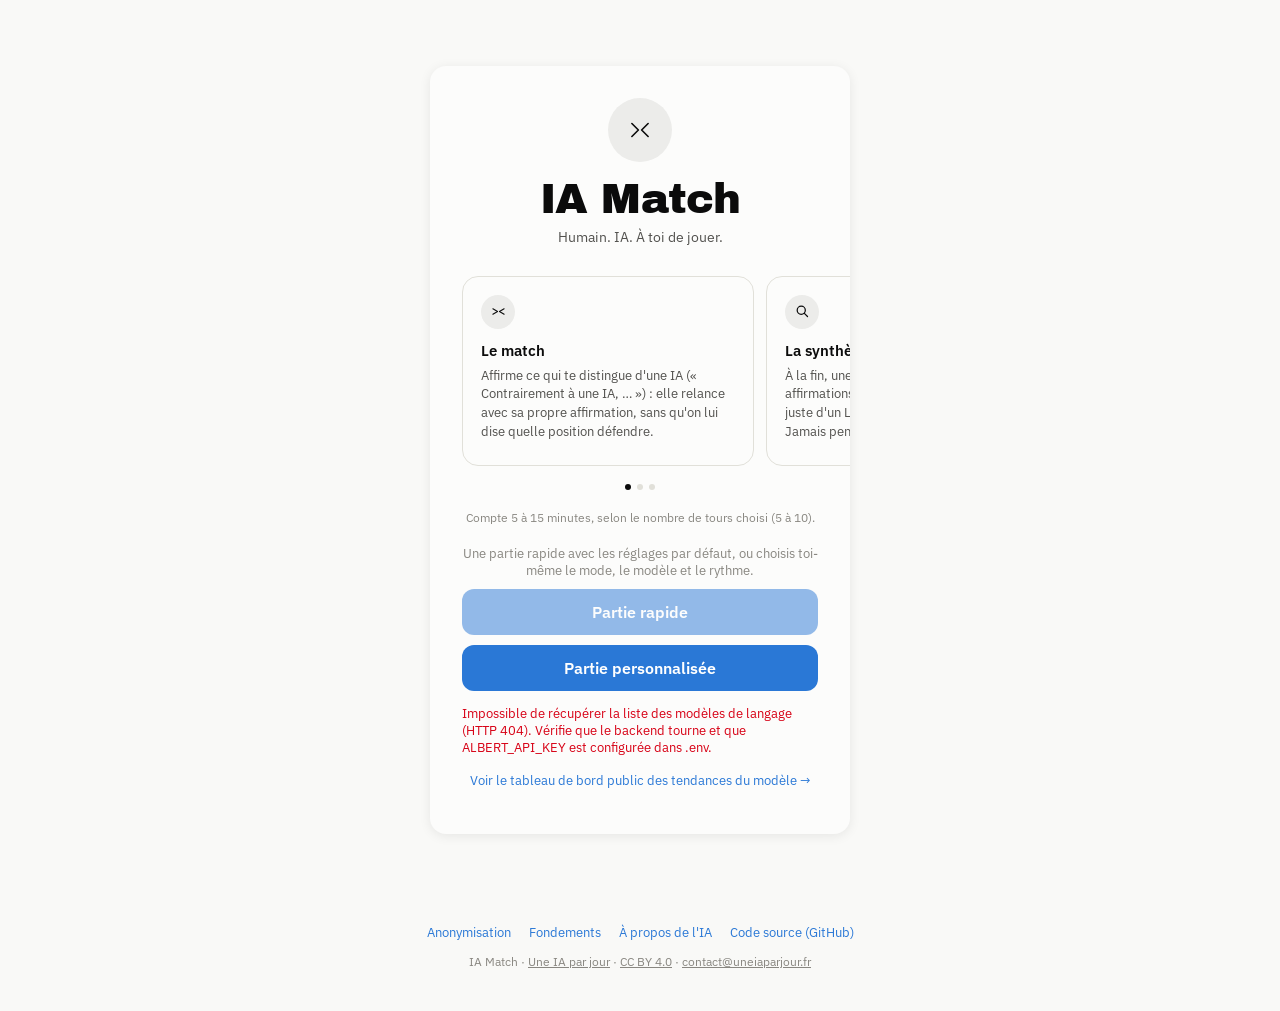
==== frontend/index.html @ e682bf83 "Avertissement d'âge dans la pop-up de consentement Ajoute un texte informatif (pas une vérification " ====
<!DOCTYPE html>
<html lang="fr">
<head>
<meta charset="UTF-8" />
<meta name="viewport" content="width=device-width, initial-scale=1.0" />
<title>IA Match</title>
<link rel="stylesheet" href="style.css" />
</head>
<body>

<!-- Écran de configuration -->
<section id="setup-screen" class="screen active">
  <div class="setup-card">
    <div class="setup-header">
      <div class="setup-logo">
        <svg width="26" height="26" viewBox="0 0 32 32" fill="none">
          <path d="M6 8 L14 16 L6 24" stroke="var(--ink)" stroke-width="2" stroke-linecap="round" stroke-linejoin="round"/>
          <path d="M26 8 L18 16 L26 24" stroke="var(--ink)" stroke-width="2" stroke-linecap="round" stroke-linejoin="round"/>
        </svg>
      </div>
      <h1>IA Match</h1>
      <p class="subtitle">Humain. IA. À toi de jouer.</p>
    </div>

    <div class="intro-carousel">
      <div class="intro-card">
        <div class="intro-card-icon">
          <svg width="15" height="15" viewBox="0 0 32 32" fill="none">
            <path d="M4 10 L14 16 L4 22" stroke="var(--ink)" stroke-width="2.2" stroke-linecap="round" stroke-linejoin="round"/>
            <path d="M28 10 L18 16 L28 22" stroke="var(--ink)" stroke-width="2.2" stroke-linecap="round" stroke-linejoin="round"/>
          </svg>
        </div>
        <h2>Le match</h2>
        <p>
          Affirme ce qui te distingue d'une IA (« Contrairement à une IA, … ») : elle relance
          avec sa propre affirmation, sans qu'on lui dise quelle position défendre.
        </p>
      </div>
      <div class="intro-card">
        <div class="intro-card-icon">
          <svg width="15" height="15" viewBox="0 0 24 24" fill="none">
            <circle cx="10" cy="10" r="6.5" stroke="var(--ink)" stroke-width="2"/>
            <line x1="15" y1="15" x2="20" y2="20" stroke="var(--ink)" stroke-width="2" stroke-linecap="round"/>
          </svg>
        </div>
        <h2>La synthèse</h2>
        <p>
          À la fin, une synthèse regarde si tes affirmations reflètent une compréhension juste
          d'un LLM, et comment l'IA a réagi. Jamais pendant la partie.
        </p>
      </div>
      <a class="intro-card intro-card-link" href="dashboard.html">
        <div class="intro-card-icon">
          <svg width="15" height="15" viewBox="0 0 24 24" fill="none">
            <path d="M4 20V10M11 20V4M18 20v-7" stroke="var(--ink)" stroke-width="2" stroke-linecap="round" stroke-linejoin="round"/>
          </svg>
        </div>
        <h2>Le tableau de bord</h2>
        <p>
          Les échanges anonymisés alimentent un tableau de bord public : de quoi voir ce que
          chaque modèle répond, en pratique.
        </p>
        <span class="intro-card-cta">Voir les tendances →</span>
      </a>
    </div>
    <div class="intro-dots"><span class="is-active"></span><span></span><span></span></div>
    <p class="setup-duration-hint">Compte 5 à 15 minutes, selon le nombre de tours choisi (5 à 10).</p>

    <p class="quick-summary" id="quick-summary">Une partie rapide avec les réglages par défaut, ou choisis toi-même le mode, le modèle et le rythme.</p>
    <div class="entry-actions" id="entry-actions">
      <button type="button" id="quick-start-btn" class="cta-button">Partie rapide</button>
      <button type="button" id="customize-toggle" class="cta-button">Partie personnalisée</button>
    </div>

    <div id="advanced-fields" style="display:none;">
      <div class="field">
        <label>Mode de jeu</label>
        <div class="btn-group" id="mode-group" role="group" aria-label="Mode de jeu">
          <button type="button" class="btn-choice is-active" data-value="individuel">Individuel</button>
          <button type="button" class="btn-choice" data-value="collectif">Collectif</button>
        </div>
        <p class="field-hint" id="mode-hint" style="display:none;">
          Chaque tour suit 4 étapes chronométrées, affichées à l'écran : réflexion individuelle (1 min), tirage au sort d'une proposition (1 min), amélioration collective (3 min), puis envoi (1 min) — un bouton « Passer » permet d'avancer plus tôt si le groupe a fini. Compte environ 6 minutes par tour, soit 30 à 60 minutes pour une partie de 5 à 10 tours.
        </p>
      </div>

      <div class="field">
        <label for="model-select">Modèle de langage</label>
        <select id="model-select"></select>
      </div>

      <div class="field">
        <label>Nombre de tours</label>
        <div class="btn-group btn-group-compact" id="rounds-group" role="group" aria-label="Nombre de tours">
          <button type="button" class="btn-choice is-active" data-value="5">5</button>
          <button type="button" class="btn-choice" data-value="6">6</button>
          <button type="button" class="btn-choice" data-value="7">7</button>
          <button type="button" class="btn-choice" data-value="8">8</button>
          <button type="button" class="btn-choice" data-value="9">9</button>
          <button type="button" class="btn-choice" data-value="10">10</button>
        </div>
      </div>

      <div class="field" id="timer-field">
        <label>Rythme de réponse</label>
        <div class="btn-group" id="timer-group" role="group" aria-label="Rythme de réponse">
          <button type="button" class="btn-choice is-active" data-value="reflechi">Réfléchi</button>
          <button type="button" class="btn-choice" data-value="spontane">Spontané (30 s)</button>
        </div>
        <p class="field-hint" id="timer-hint">
          Sans limite de temps : construis ton argument tranquillement.
        </p>
        <div class="field" id="timer-duration-field" style="display:none;">
          <label for="timer-duration">Durée (secondes)</label>
          <input type="number" id="timer-duration" value="30" min="10" max="120" />
          <p class="field-hint">Un temps limité pousse à répondre par réflexe plutôt qu'en construisant son argument : utile pour observer une réaction spontanée plutôt qu'une réplique travaillée.</p>
        </div>
      </div>
    </div>

    <button id="start-btn" class="cta-button" style="display:none;">Lancer la partie</button>
    <p id="setup-error"></p>
    <p class="dashboard-link"><a href="dashboard.html">Voir le tableau de bord public des tendances du modèle →</a></p>
  </div>
</section>

<!-- Pop-up d'information/consentement, obligatoire avant toute partie -->
<div id="consent-modal" class="modal-overlay" style="display:none;">
  <div class="modal-card">
    <h2>Avant de commencer</h2>
    <p>
      Tu vas interagir avec un système d'intelligence artificielle (un modèle de langage),
      pas avec une personne.
    </p>
    <p class="modal-warning">
      Aucune donnée personnelle ne doit être transmise : n'écris rien de sensible ou
      identifiant dans tes répliques (santé, origine, opinions, vie privée…).
    </p>
    <p>
      Les échanges sont enregistrés de façon anonymisée pour alimenter un tableau de bord
      public sur les tendances du modèle. Aucune donnée ne permet de t'identifier.
    </p>
    <p class="modal-age-note">
      Ce jeu s'adresse en priorité aux plus de 14 ans (à partir de la 4ème pour un usage
      scolaire). En dessous, un accompagnement par un adulte ou un enseignant est recommandé.
    </p>
    <div class="modal-actions">
      <button id="consent-cancel-btn" class="btn-secondary">Annuler</button>
      <button id="consent-accept-btn" class="btn-primary">J'ai compris, je lance la partie</button>
    </div>
  </div>
</div>

<!-- Écran de jeu -->
<section id="game-screen" class="screen">
  <header class="game-header">
    <svg class="neural-avatar" id="neural-avatar" viewBox="0 0 40 40">
      <line class="edge" x1="8" y1="10" x2="20" y2="20" />
      <line class="edge" x1="8" y1="30" x2="20" y2="20" />
      <line class="edge" x1="32" y1="10" x2="20" y2="20" />
      <line class="edge" x1="32" y1="30" x2="20" y2="20" />
      <circle class="node" cx="8" cy="10" r="4" />
      <circle class="node" cx="8" cy="30" r="4" />
      <circle class="node" cx="20" cy="20" r="5" />
      <circle class="node" cx="32" cy="10" r="4" />
      <circle class="node" cx="32" cy="30" r="4" />
    </svg>
    <div class="header-info">
      <div class="round-counter" id="round-counter">Tour 1 / 4</div>
      <div class="model-name" id="model-name-label"></div>
    </div>
    <div class="timer-badge" id="timer-badge" style="display:none;"></div>
  </header>

  <div class="collectif-banner" id="collectif-banner" style="display:none;">
    <div class="collectif-phase-info">
      <span id="collectif-phase-label"></span>
      <span id="collectif-phase-timer"></span>
    </div>
    <button type="button" id="collectif-skip-btn" class="collectif-skip-btn">Passer →</button>
  </div>

  <div id="messages"></div>

  <footer class="composer" id="composer">
    <input type="text" id="pique-input" placeholder="Contrairement à une IA, …" autocomplete="off" />
    <button id="send-btn">Envoyer</button>
  </footer>
</section>

<footer class="site-footer">
  <nav class="footer-links">
    <a href="anonymisation.html">Anonymisation</a>
    <a href="fondements.html">Fondements</a>
    <a href="a-propos-ia.html">À propos de l'IA</a>
    <a href="https://github.com/uneIAparjour/IAMatch" target="_blank" rel="noopener noreferrer">Code source (GitHub)</a>
  </nav>
  <p class="footer-license">
    IA Match · <a href="https://uneiaparjour.fr" target="_blank" rel="noopener noreferrer">Une IA par jour</a> ·
    <a href="https://creativecommons.org/licenses/by/4.0/deed.fr" target="_blank" rel="noopener noreferrer">CC BY 4.0</a> ·
    <a href="mailto:contact@uneiaparjour.fr">contact@uneiaparjour.fr</a>
  </p>
</footer>

<script src="app.js"></script>
</body>
</html>
---- frontend/style.css ----
@import url("https://fonts.googleapis.com/css2?family=Archivo+Black&family=IBM+Plex+Sans:wght@400;500;600;700&display=swap");

:root {
  --bg: #f9f9f7;
  --ink: #0b0b0b;
  --ink-2: #52514e;
  --muted: #898781;
  --player-bubble: #ececea;
  --ai-bubble: #2a78d6;
  --ai-bubble-ink: #ffffff;
  --accent: #2a78d6;
  --danger: #d70015;
  --card: #fcfcfb;
  --border: #e1e0d9;
  --chip: #ececea;
  --font-display: "Archivo Black", "Arial Black", sans-serif;
  --font-body: "IBM Plex Sans", -apple-system, BlinkMacSystemFont, "Segoe UI", sans-serif;
}

* { box-sizing: border-box; }

body {
  margin: 0;
  font-family: var(--font-body);
  background: var(--bg);
  color: var(--ink);
}

.screen { display: none; min-height: 100vh; }
.screen.active { display: flex; flex-direction: column; }

/* --- Écran de configuration --- */
#setup-screen {
  align-items: center;
  justify-content: center;
  padding: 24px;
}

.setup-card {
  background: var(--card);
  border-radius: 16px;
  padding: 32px;
  max-width: 420px;
  width: 100%;
  box-shadow: 0 2px 12px rgba(0, 0, 0, 0.08);
}

.setup-header {
  text-align: center;
  margin-bottom: 28px;
}

.setup-logo {
  width: 64px;
  height: 64px;
  border-radius: 50%;
  background: var(--chip);
  display: flex;
  align-items: center;
  justify-content: center;
  margin: 0 auto 16px;
}

.setup-card h1 {
  font-family: var(--font-display);
  font-weight: 400;
  font-size: 42px;
  line-height: 1;
  margin: 0 0 8px;
  letter-spacing: -0.01em;
}

.setup-card .subtitle {
  color: var(--ink-2);
  margin: 0;
  font-size: 14px;
  line-height: 1.4;
}

/* --- Carrousel de présentation du principe --- */
.intro-carousel {
  display: flex;
  gap: 12px;
  overflow-x: auto;
  overflow-anchor: none;
  scroll-snap-type: x mandatory;
  scroll-padding-inline: 32px;
  margin: 0 -32px 14px;
  padding: 0 32px 4px;
  -webkit-overflow-scrolling: touch;
  scrollbar-width: none;
}

.intro-carousel::-webkit-scrollbar { display: none; }

.intro-card {
  flex: 0 0 calc(100% - 64px);
  scroll-snap-align: center;
  background: var(--card);
  border: 1px solid var(--border);
  border-radius: 16px;
  padding: 18px;
}

.intro-card-icon {
  width: 34px;
  height: 34px;
  border-radius: 50%;
  background: var(--chip);
  display: flex;
  align-items: center;
  justify-content: center;
  margin-bottom: 12px;
}

.intro-card h2 {
  font-size: 14.5px;
  font-weight: 600;
  margin: 0 0 6px;
}

.intro-card p {
  font-size: 12.5px;
  line-height: 1.5;
  color: var(--ink-2);
  margin: 0;
}

.intro-card-link {
  display: block;
  color: inherit;
  text-decoration: none;
}

.intro-card-cta {
  display: block;
  font-size: 12px;
  font-weight: 600;
  color: var(--accent);
  margin-top: 10px;
}

.intro-dots {
  display: flex;
  justify-content: center;
  gap: 6px;
  margin-bottom: 20px;
}

.intro-dots span {
  width: 6px;
  height: 6px;
  border-radius: 50%;
  background: var(--border);
}

.intro-dots span.is-active { background: var(--ink); }

.setup-duration-hint {
  text-align: center;
  color: var(--muted);
  font-size: 12px;
  margin: 0 0 20px;
}

.field { margin-bottom: 18px; }

.field-hint {
  font-size: 12px;
  color: var(--muted);
  margin: 8px 0 0;
}

.field label {
  display: block;
  font-size: 13px;
  font-weight: 600;
  margin-bottom: 6px;
}

.field select,
.field input[type="number"] {
  width: 100%;
  padding: 10px 12px;
  border-radius: 10px;
  border: 1px solid var(--border);
  font-size: 15px;
  background: #fff;
}

.btn-group {
  display: flex;
  gap: 8px;
}

.btn-choice {
  flex: 1;
  text-align: center;
  padding: 11px;
  border-radius: 11px;
  border: 1px solid var(--border);
  background: var(--card);
  color: var(--ink-2);
  font-family: var(--font-body);
  font-size: 14px;
  font-weight: 600;
  cursor: pointer;
}

.btn-choice.is-active {
  background: var(--accent);
  border-color: var(--accent);
  color: #fff;
}

.btn-group-compact .btn-choice {
  padding: 9px 0;
  border-radius: 9px;
  font-weight: 400;
}

.btn-group-compact .btn-choice.is-active {
  font-weight: 600;
}

.checkbox-row {
  display: flex;
  align-items: center;
  gap: 8px;
}

.checkbox-row label { margin: 0; font-weight: 400; }

#timer-duration-field { margin-top: 10px; }

.cta-button {
  width: 100%;
  padding: 13px;
  border: none;
  border-radius: 12px;
  background: var(--accent);
  color: white;
  font-size: 16px;
  font-weight: 600;
  font-family: var(--font-body);
  cursor: pointer;
}

.cta-button:disabled { opacity: 0.5; cursor: not-allowed; }

.entry-actions {
  display: flex;
  flex-direction: column;
  gap: 10px;
  margin-bottom: 14px;
}

#setup-error {
  color: var(--danger);
  font-size: 13px;
  margin-top: 10px;
  display: none;
}

.dashboard-link {
  text-align: center;
  margin-top: 16px;
  font-size: 13px;
}

.dashboard-link a { color: var(--accent); text-decoration: none; }

.quick-summary {
  font-size: 13px;
  color: var(--muted);
  margin: 0 0 10px;
  text-align: center;
}

#advanced-fields { margin-top: 4px; }

/* --- Pop-up de consentement --- */
.modal-overlay {
  position: fixed;
  inset: 0;
  background: rgba(0, 0, 0, 0.45);
  display: flex;
  align-items: center;
  justify-content: center;
  padding: 20px;
  z-index: 100;
}

.modal-card {
  background: var(--card);
  border-radius: 16px;
  padding: 28px;
  max-width: 420px;
  width: 100%;
  box-shadow: 0 8px 30px rgba(0, 0, 0, 0.25);
}

.modal-card h2 {
  margin: 0 0 14px;
  font-size: 19px;
}

.modal-card p {
  font-size: 14px;
  line-height: 1.45;
  margin: 0 0 12px;
}

.modal-warning {
  background: #fff2f0;
  color: var(--danger);
  border-radius: 10px;
  padding: 10px 12px;
  font-weight: 600;
}

.modal-age-note {
  font-size: 13px;
  color: var(--muted);
}

.modal-actions {
  display: flex;
  gap: 10px;
  margin-top: 20px;
}

.modal-actions button {
  flex: 1;
  padding: 11px;
  border-radius: 12px;
  border: none;
  font-size: 14px;
  font-weight: 600;
  cursor: pointer;
}

.btn-primary { background: var(--accent); color: white; }
.btn-secondary { background: var(--player-bubble); color: var(--ink); }

/* --- Écran de jeu --- */
#game-screen {
  height: 100vh;
}

.game-header {
  display: flex;
  align-items: center;
  gap: 12px;
  padding: 12px 16px;
  background: var(--card);
  border-bottom: 1px solid var(--border);
}

.neural-avatar {
  width: 40px;
  height: 40px;
  flex-shrink: 0;
}

.neural-avatar circle.node {
  fill: var(--accent);
  transition: opacity 0.3s ease;
}

.neural-avatar line.edge {
  stroke: var(--accent);
  stroke-width: 1;
  opacity: 0.4;
}

.neural-avatar.thinking circle.node {
  animation: pulse 1.1s ease-in-out infinite;
}

.neural-avatar.thinking circle.node:nth-child(2) { animation-delay: 0.15s; }
.neural-avatar.thinking circle.node:nth-child(3) { animation-delay: 0.3s; }
.neural-avatar.thinking circle.node:nth-child(4) { animation-delay: 0.45s; }

@keyframes pulse {
  0%, 100% { opacity: 0.35; }
  50% { opacity: 1; }
}

.header-info { flex: 1; }
.header-info .round-counter { font-size: 14px; font-weight: 600; }
.header-info .model-name { font-size: 12px; color: var(--muted); }

.timer-badge {
  font-size: 13px;
  font-weight: 600;
  padding: 4px 10px;
  border-radius: 999px;
  background: var(--player-bubble);
}

.timer-badge.time-up { background: var(--danger); color: white; }

.collectif-banner {
  display: flex;
  align-items: center;
  justify-content: space-between;
  gap: 12px;
  padding: 8px 16px;
  font-size: 13px;
  color: var(--accent);
  background: #e8f2ff;
  border-bottom: 1px solid var(--border);
}
.collectif-phase-info { display: flex; align-items: baseline; gap: 8px; flex-wrap: wrap; }
#collectif-phase-timer { font-weight: 700; font-variant-numeric: tabular-nums; }
.collectif-skip-btn {
  flex: 0 0 auto;
  background: none;
  border: 1px solid var(--accent);
  color: var(--accent);
  border-radius: 999px;
  padding: 3px 10px;
  font-size: 12px;
  cursor: pointer;
}
.collectif-skip-btn:hover { background: var(--accent); color: white; }

#messages {
  flex: 1;
  overflow-y: auto;
  padding: 16px;
  display: flex;
  flex-direction: column;
  gap: 10px;
}

.bubble-row { display: flex; }
.bubble-row.player { justify-content: flex-end; }
.bubble-row.ai { justify-content: flex-start; flex-direction: column; align-items: flex-start; }

.bubble {
  max-width: 75%;
  padding: 10px 14px;
  border-radius: 18px;
  font-size: 15px;
  line-height: 1.35;
  white-space: pre-wrap;
}

.bubble.player {
  background: var(--player-bubble);
  color: var(--ink);
  border-bottom-right-radius: 4px;
}

.bubble.ai {
  background: var(--ai-bubble);
  color: var(--ai-bubble-ink);
  border-bottom-left-radius: 4px;
}

.ai-caption {
  font-size: 11px;
  color: var(--muted);
  margin: 2px 6px 0;
}

.bubble.loading { display: flex; gap: 4px; align-items: center; }
.bubble.loading .dot {
  width: 6px;
  height: 6px;
  border-radius: 50%;
  background: #fff;
  opacity: 0.6;
  animation: bounce 1s infinite;
}
.bubble.loading .dot:nth-child(2) { animation-delay: 0.15s; }
.bubble.loading .dot:nth-child(3) { animation-delay: 0.3s; }

@keyframes bounce {
  0%, 80%, 100% { transform: translateY(0); }
  40% { transform: translateY(-4px); }
}

.composer {
  display: flex;
  gap: 8px;
  padding: 12px 16px;
  background: var(--card);
  border-top: 1px solid var(--border);
}

.composer input {
  flex: 1;
  padding: 10px 14px;
  border-radius: 20px;
  border: 1px solid var(--border);
  font-size: 15px;
}

.composer button {
  padding: 0 20px;
  border: none;
  border-radius: 20px;
  background: var(--accent);
  color: white;
  font-weight: 600;
  cursor: pointer;
}

.composer button:disabled,
.composer input:disabled { opacity: 0.5; cursor: not-allowed; }

.end-banner {
  text-align: center;
  padding: 16px;
  color: var(--muted);
  font-size: 14px;
}

.end-banner.loading-pulse {
  animation: banner-pulse 1.6s ease-in-out infinite;
}

@keyframes banner-pulse {
  0%, 100% { opacity: 0.55; }
  50% { opacity: 1; }
}

.end-banner button {
  margin-top: 10px;
  padding: 10px 18px;
  border: none;
  border-radius: 12px;
  background: var(--accent);
  color: white;
  font-weight: 600;
  cursor: pointer;
}

/* --- Panneau de synthèse --- */
.synthesis-panel {
  background: var(--card);
  border-radius: 16px;
  padding: 20px;
  margin-top: 8px;
}

.synthesis-block { margin-bottom: 24px; }
.synthesis-block:last-of-type { margin-bottom: 12px; }

.synthesis-block h2 {
  font-size: 15px;
  margin: 0 0 8px;
}

.analyst-credit {
  font-size: 12px;
  color: var(--muted);
  margin: 0 0 16px;
  line-height: 1.4;
}

.score-compare {
  display: flex;
  gap: 32px;
}

.score-label {
  font-size: 12px;
  color: var(--muted);
  margin: 0 0 2px;
  text-transform: uppercase;
  letter-spacing: 0.02em;
}

.score-value {
  font-size: 28px;
  font-weight: 700;
  margin: 0;
  color: var(--accent);
}

.score-hint {
  font-size: 12px;
  color: var(--muted);
  margin: 4px 0 0;
}

.score-criteria {
  margin-top: 8px;
  font-size: 12.5px;
}

.score-criteria summary {
  cursor: pointer;
  color: var(--accent);
  font-weight: 600;
}

.score-criteria ul {
  margin: 8px 0;
  padding-left: 18px;
  color: var(--ink-2);
}

.score-criteria li { margin-bottom: 4px; }

.score-criteria p {
  color: var(--muted);
  margin: 6px 0 0;
  line-height: 1.4;
}

.detail-columns-head {
  display: grid;
  grid-template-columns: 1fr 1fr;
  gap: 16px;
  font-size: 11px;
  font-weight: 600;
  text-transform: uppercase;
  letter-spacing: 0.02em;
  color: var(--muted);
  margin-bottom: 4px;
}

.detail-pair {
  display: grid;
  grid-template-columns: 1fr 1fr;
  gap: 16px;
  padding: 10px 0;
  border-top: 1px solid var(--border);
}
.detail-pair:first-of-type { border-top: none; }

.detail-col:empty::before {
  content: "—";
  color: var(--muted);
  font-size: 13px;
}

.pique-detail-head {
  display: flex;
  align-items: center;
  gap: 8px;
  font-size: 13px;
}

.pique-theme {
  background: var(--player-bubble);
  border-radius: 999px;
  padding: 2px 8px;
  font-size: 11px;
  color: var(--muted);
}

.pique-score { font-weight: 600; margin-left: auto; }

.pique-comment {
  font-size: 13px;
  color: var(--muted);
  margin: 4px 0 0;
}

.bar-section { margin-bottom: 18px; }
.bar-section:last-child { margin-bottom: 0; }
.bar-section .score-label { margin: 0 0 10px; }

.bar-row {
  display: flex;
  align-items: center;
  gap: 10px;
  margin-bottom: 8px;
  font-size: 13px;
}
.bar-row:last-child { margin-bottom: 0; }
.bar-row .bar-label { flex: 0 0 40%; color: var(--ink); }

/* Infobulle en CSS pur (pas l'attribut title natif) : le tooltip natif du
   navigateur impose un délai de hover fixe (~1-1.5s, non réglable en CSS),
   perçu comme trop lent. data-tip + ::after apparaît sans délai, au survol
   ET au focus clavier (tabindex, sans JS supplémentaire) — role="img"/
   aria-label gardent l'info accessible aux lecteurs d'écran sans dépendre
   du survol. Générique sur [data-tip] : réutilisé au-delà des icônes "i"
   (ex. barres par modèle du dashboard) plutôt que dupliqué par variante.  */
[data-tip] { position: relative; }
[data-tip]:hover::after,
[data-tip]:focus-visible::after {
  content: attr(data-tip);
  position: absolute;
  bottom: 100%;
  left: 50%;
  transform: translateX(-50%);
  margin-bottom: 6px;
  background: var(--ink);
  color: #fff;
  font-size: 11px;
  font-weight: 400;
  line-height: 1.35;
  padding: 6px 8px;
  border-radius: 6px;
  white-space: normal;
  width: max-content;
  max-width: 220px;
  text-align: left;
  z-index: 20;
  pointer-events: none;
  box-shadow: 0 2px 8px rgba(0, 0, 0, 0.2);
}
.info-icon {
  display: inline-flex;
  vertical-align: -1px;
  margin-left: 4px;
  color: var(--muted);
  cursor: help;
}
.bar-row .bar-track {
  flex: 1;
  background: var(--bg);
  border-radius: 6px;
  height: 14px;
  overflow: hidden;
}
.bar-row .bar-fill {
  height: 100%;
  background: var(--accent);
  border-radius: 6px;
}
.bar-row .bar-count { flex: 0 0 22px; text-align: right; color: var(--muted); }

.end-actions {
  display: flex;
  gap: 10px;
  margin-top: 10px;
  flex-wrap: wrap;
}

.end-actions button {
  padding: 10px 18px;
  border: none;
  border-radius: 12px;
  font-weight: 600;
  cursor: pointer;
}

.end-actions button:not(.btn-secondary) {
  background: var(--accent);
  color: white;
}

.end-actions .btn-secondary {
  background: var(--player-bubble);
  color: var(--ink);
}

/* --- Pied de page --- */
.site-footer {
  max-width: 640px;
  margin: 0 auto;
  padding: 24px 24px 40px;
  text-align: center;
}

.footer-links {
  display: flex;
  flex-wrap: wrap;
  justify-content: center;
  gap: 8px 18px;
  margin-bottom: 12px;
}

.footer-links a {
  color: var(--accent);
  text-decoration: none;
  font-size: 13px;
}

.footer-license {
  font-size: 12px;
  color: var(--muted);
  margin: 0;
  line-height: 1.5;
}

.footer-license a {
  color: var(--muted);
  text-decoration: underline;
}
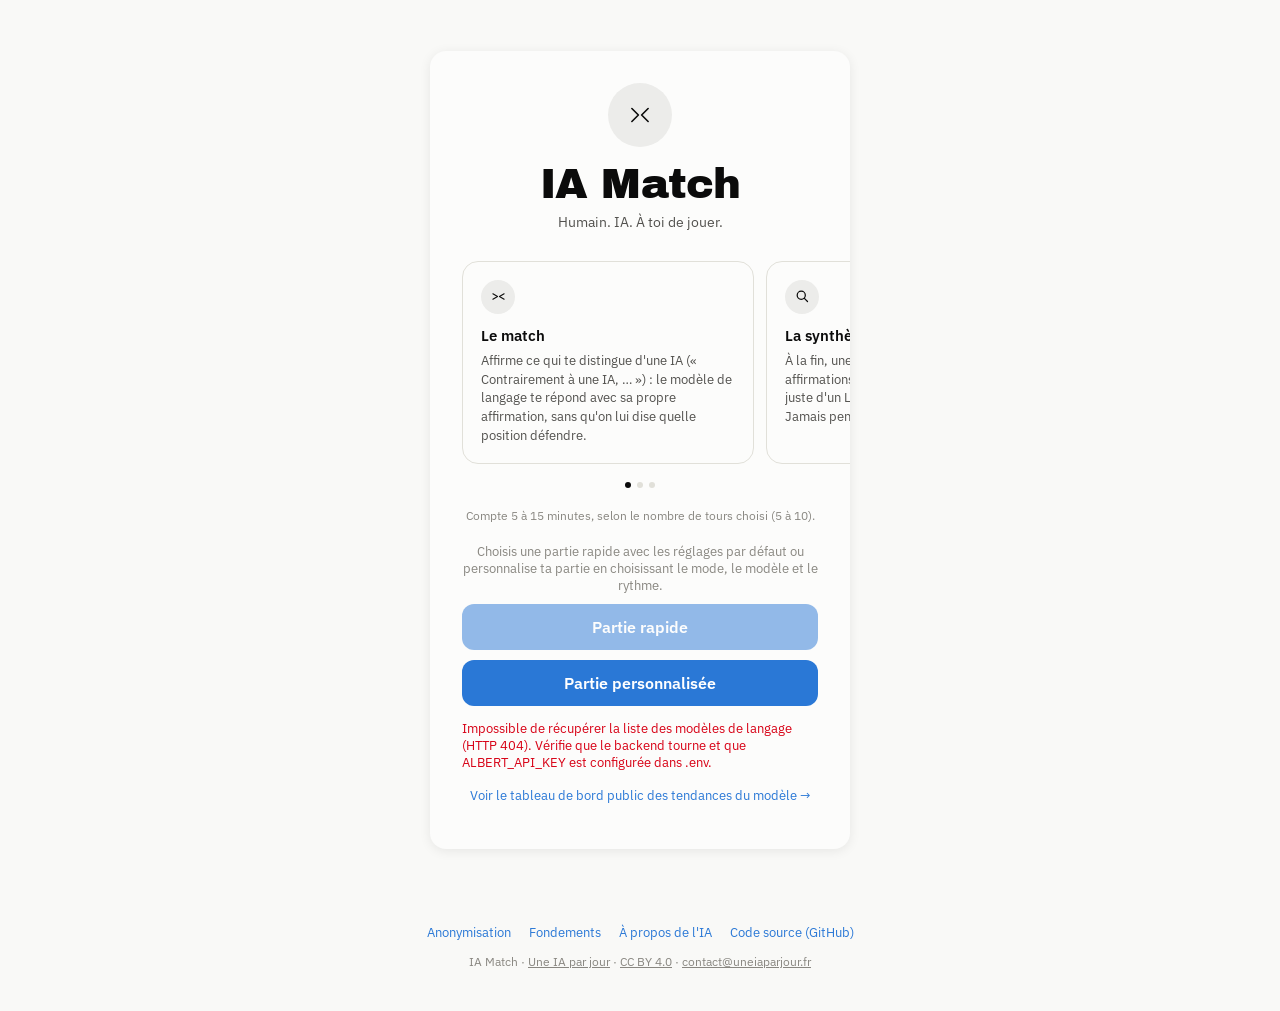
==== commit d0e1d842: "Relecture fine des pages Anonymisation, Fondements, À propos de l'IA, accueil Applique les correctio" ====
--- a/frontend/index.html
+++ b/frontend/index.html
@@ -32,8 +32,9 @@
         </div>
         <h2>Le match</h2>
         <p>
-          Affirme ce qui te distingue d'une IA (« Contrairement à une IA, … ») : elle relance
-          avec sa propre affirmation, sans qu'on lui dise quelle position défendre.
+          Affirme ce qui te distingue d'une IA (« Contrairement à une IA, … ») : le modèle de
+          langage te répond avec sa propre affirmation, sans qu'on lui dise quelle position
+          défendre.
         </p>
       </div>
       <div class="intro-card">
@@ -60,13 +61,13 @@
           Les échanges anonymisés alimentent un tableau de bord public : de quoi voir ce que
           chaque modèle répond, en pratique.
         </p>
-        <span class="intro-card-cta">Voir les tendances →</span>
+        <span class="intro-card-cta">Voir le tableau de bord →</span>
       </a>
     </div>
     <div class="intro-dots"><span class="is-active"></span><span></span><span></span></div>
     <p class="setup-duration-hint">Compte 5 à 15 minutes, selon le nombre de tours choisi (5 à 10).</p>
 
-    <p class="quick-summary" id="quick-summary">Une partie rapide avec les réglages par défaut, ou choisis toi-même le mode, le modèle et le rythme.</p>
+    <p class="quick-summary" id="quick-summary">Choisis une partie rapide avec les réglages par défaut ou personnalise ta partie en choisissant le mode, le modèle et le rythme.</p>
     <div class="entry-actions" id="entry-actions">
       <button type="button" id="quick-start-btn" class="cta-button">Partie rapide</button>
       <button type="button" id="customize-toggle" class="cta-button">Partie personnalisée</button>
@@ -80,7 +81,7 @@
           <button type="button" class="btn-choice" data-value="collectif">Collectif</button>
         </div>
         <p class="field-hint" id="mode-hint" style="display:none;">
-          Chaque tour suit 4 étapes chronométrées, affichées à l'écran : réflexion individuelle (1 min), tirage au sort d'une proposition (1 min), amélioration collective (3 min), puis envoi (1 min) — un bouton « Passer » permet d'avancer plus tôt si le groupe a fini. Compte environ 6 minutes par tour, soit 30 à 60 minutes pour une partie de 5 à 10 tours.
+          Chaque tour suit 4 étapes chronométrées, affichées à l'écran : réflexion individuelle (1 min), tirage au sort d'une proposition (1 min), amélioration collective (3 min), puis envoi (1 min). Un bouton « Passer » permet d'avancer plus tôt si le groupe a fini. Compte environ 6 minutes par tour, soit 30 à 60 minutes pour une partie de 5 à 10 tours.
         </p>
       </div>
 
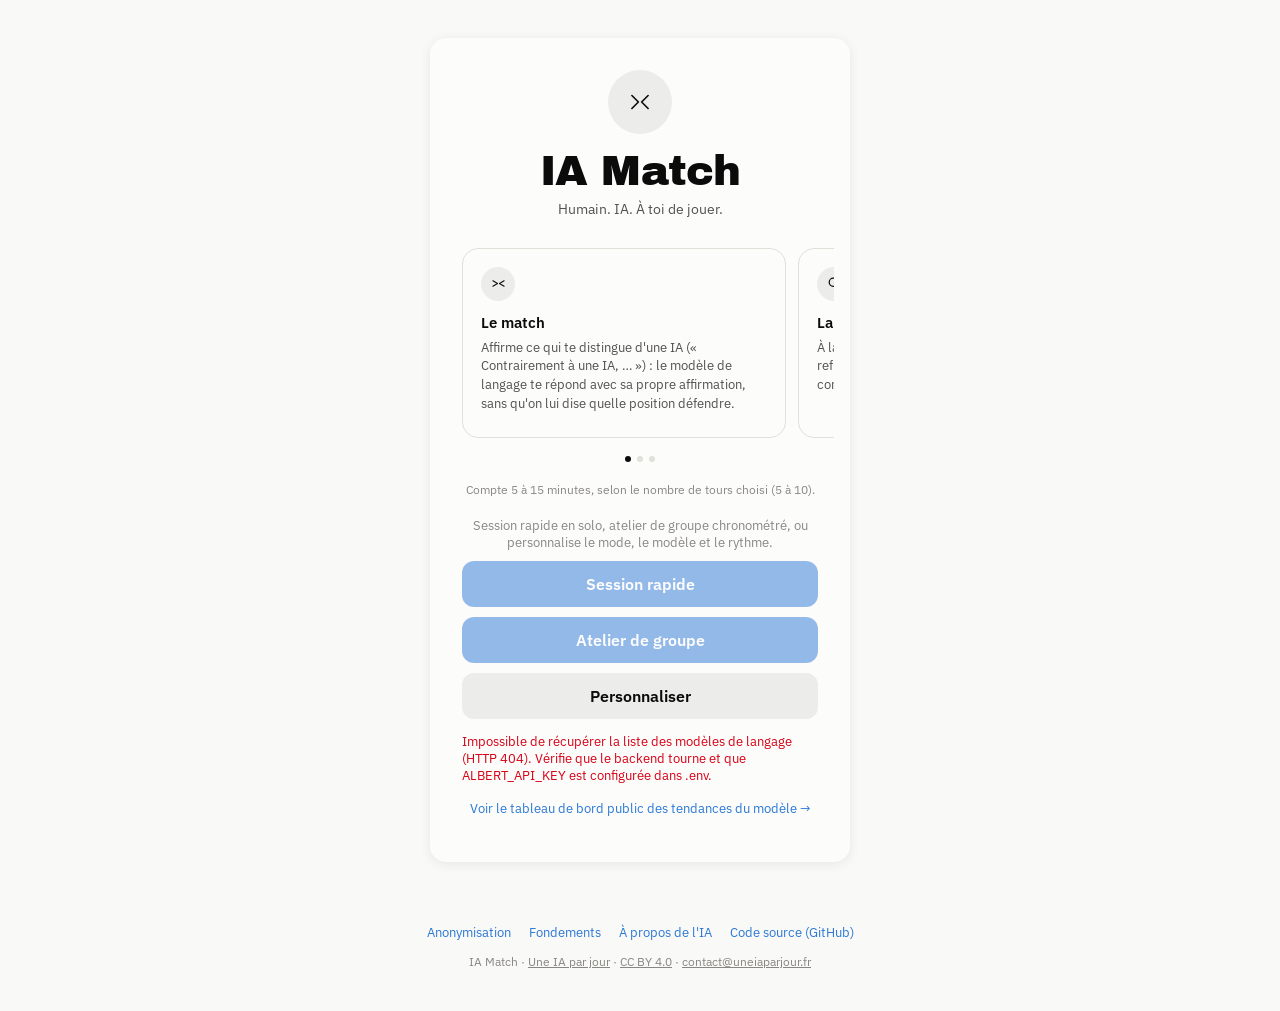
==== commit ab40f5f6: "Ajoute chronomètre apaisant, son de validation, fond réactif et presets de config Suite à une critiq" ====
--- a/frontend/index.html
+++ b/frontend/index.html
@@ -67,10 +67,11 @@
     <div class="intro-dots"><span class="is-active"></span><span></span><span></span></div>
     <p class="setup-duration-hint">Compte 5 à 15 minutes, selon le nombre de tours choisi (5 à 10).</p>
 
-    <p class="quick-summary" id="quick-summary">Choisis une partie rapide avec les réglages par défaut ou personnalise ta partie en choisissant le mode, le modèle et le rythme.</p>
+    <p class="quick-summary" id="quick-summary">Session rapide en solo, atelier de groupe chronométré, ou personnalise le mode, le modèle et le rythme.</p>
     <div class="entry-actions" id="entry-actions">
-      <button type="button" id="quick-start-btn" class="cta-button">Partie rapide</button>
-      <button type="button" id="customize-toggle" class="cta-button">Partie personnalisée</button>
+      <button type="button" id="quick-start-btn" class="cta-button">Session rapide</button>
+      <button type="button" id="atelier-start-btn" class="cta-button">Atelier de groupe</button>
+      <button type="button" id="customize-toggle" class="cta-button is-secondary">Personnaliser</button>
     </div>
 
     <div id="advanced-fields" style="display:none;">
@@ -145,6 +146,16 @@
       Ce jeu s'adresse en priorité aux plus de 14 ans (à partir de la 4ème pour un usage
       scolaire). En dessous, un accompagnement par un adulte ou un enseignant est recommandé.
     </p>
+    <div class="modal-prefs">
+      <label class="checkbox-row">
+        <input type="checkbox" id="sound-toggle" />
+        Son discret de validation à l'envoi de chaque réplique
+      </label>
+      <label class="checkbox-row">
+        <input type="checkbox" id="background-toggle" checked />
+        Fond visuel discret pendant la partie
+      </label>
+    </div>
     <div class="modal-actions">
       <button id="consent-cancel-btn" class="btn-secondary">Annuler</button>
       <button id="consent-accept-btn" class="btn-primary">J'ai compris, je lance la partie</button>
@@ -170,15 +181,21 @@
       <div class="round-counter" id="round-counter">Tour 1 / 4</div>
       <div class="model-name" id="model-name-label"></div>
     </div>
-    <div class="timer-badge" id="timer-badge" style="display:none;"></div>
   </header>
 
+  <div class="timer-line" id="timer-line" style="display:none;" aria-hidden="true">
+    <div class="timer-line-fill" id="timer-line-fill"></div>
+  </div>
+  <span id="timer-sr" class="sr-only" aria-live="polite"></span>
+
   <div class="collectif-banner" id="collectif-banner" style="display:none;">
-    <div class="collectif-phase-info">
-      <span id="collectif-phase-label"></span>
-      <span id="collectif-phase-timer"></span>
-    </div>
+    <span id="collectif-phase-label"></span>
     <button type="button" id="collectif-skip-btn" class="collectif-skip-btn">Passer →</button>
+  </div>
+
+  <div class="pinned-ai-reply" id="pinned-ai-reply" style="display:none;">
+    <span class="pinned-ai-label">IA</span>
+    <p id="pinned-ai-text"></p>
   </div>
 
   <div id="messages"></div>
--- a/frontend/style.css
+++ b/frontend/style.css
@@ -78,15 +78,22 @@
 }
 
 /* --- Carrousel de présentation du principe --- */
+/* Survol (peek) de la carte suivante calculé comme 3×padding - gap (voir
+   calcul exact avant/après en commentaire de commit) : à 32px de padding,
+   la carte 1 laissait dépasser 84px de la carte 2 au repos — près de la
+   moitié de sa largeur, pas un simple indice de défilement. Ramené à 16px,
+   ce dépassement tombe à 36px, une bien meilleure proportion, quelle que
+   soit la largeur d'écran (le ratio ne dépend que de ces constantes, pas de
+   la largeur du conteneur). */
 .intro-carousel {
   display: flex;
   gap: 12px;
   overflow-x: auto;
   overflow-anchor: none;
   scroll-snap-type: x mandatory;
-  scroll-padding-inline: 32px;
-  margin: 0 -32px 14px;
-  padding: 0 32px 4px;
+  scroll-padding-inline: 16px;
+  margin: 0 -16px 14px;
+  padding: 0 16px 4px;
   -webkit-overflow-scrolling: touch;
   scrollbar-width: none;
 }
@@ -94,7 +101,7 @@
 .intro-carousel::-webkit-scrollbar { display: none; }
 
 .intro-card {
-  flex: 0 0 calc(100% - 64px);
+  flex: 0 0 calc(100% - 32px);
   scroll-snap-align: center;
   background: var(--card);
   border: 1px solid var(--border);
@@ -255,6 +262,11 @@
   margin-bottom: 14px;
 }
 
+.cta-button.is-secondary {
+  background: var(--player-bubble);
+  color: var(--ink);
+}
+
 #setup-error {
   color: var(--danger);
   font-size: 13px;
@@ -324,6 +336,17 @@
   color: var(--muted);
 }
 
+.modal-prefs {
+  display: flex;
+  flex-direction: column;
+  gap: 8px;
+  margin-top: 4px;
+  padding-top: 10px;
+  border-top: 1px solid var(--border);
+}
+
+.modal-prefs .checkbox-row { font-size: 13px; color: var(--ink-2); }
+
 .modal-actions {
   display: flex;
   gap: 10px;
@@ -391,15 +414,38 @@
 .header-info .round-counter { font-size: 14px; font-weight: 600; }
 .header-info .model-name { font-size: 12px; color: var(--muted); }
 
-.timer-badge {
-  font-size: 13px;
-  font-weight: 600;
-  padding: 4px 10px;
-  border-radius: 999px;
-  background: var(--player-bubble);
-}
-
-.timer-badge.time-up { background: var(--danger); color: white; }
+.sr-only {
+  position: absolute;
+  width: 1px;
+  height: 1px;
+  padding: 0;
+  margin: -1px;
+  overflow: hidden;
+  clip: rect(0, 0, 0, 0);
+  white-space: nowrap;
+  border: 0;
+}
+
+/* Chronomètre apaisant : une ligne qui se consume plutôt que des chiffres
+   qui défilent (remplace l'ancien badge "Xs"/mm:ss, jugé anxiogène) — utilisée
+   à la fois pour le timer "spontané" individuel et pour chaque étape du mode
+   collectif, jamais les deux en même temps. Couleur neutre tant qu'il reste
+   plus de 20% du temps, orange doux ensuite. */
+.timer-line {
+  height: 3px;
+  width: 100%;
+  background: var(--border);
+  overflow: hidden;
+}
+
+.timer-line-fill {
+  height: 100%;
+  width: 100%;
+  background: var(--muted);
+  transition: width 1s linear, background-color 0.4s ease;
+}
+
+.timer-line-fill.is-ending { background: #e08a3c; }
 
 .collectif-banner {
   display: flex;
@@ -412,8 +458,6 @@
   background: #e8f2ff;
   border-bottom: 1px solid var(--border);
 }
-.collectif-phase-info { display: flex; align-items: baseline; gap: 8px; flex-wrap: wrap; }
-#collectif-phase-timer { font-weight: 700; font-variant-numeric: tabular-nums; }
 .collectif-skip-btn {
   flex: 0 0 auto;
   background: none;
@@ -426,6 +470,39 @@
 }
 .collectif-skip-btn:hover { background: var(--accent); color: white; }
 
+.pinned-ai-reply {
+  display: flex;
+  gap: 8px;
+  align-items: baseline;
+  padding: 8px 16px;
+  background: var(--ai-bubble);
+  color: var(--ai-bubble-ink);
+  font-size: 13px;
+  line-height: 1.35;
+}
+
+.pinned-ai-label {
+  flex: 0 0 auto;
+  font-size: 10px;
+  font-weight: 700;
+  text-transform: uppercase;
+  letter-spacing: 0.04em;
+  opacity: 0.75;
+}
+
+.pinned-ai-reply p {
+  margin: 0;
+  display: -webkit-box;
+  -webkit-line-clamp: 2;
+  -webkit-box-orient: vertical;
+  overflow: hidden;
+}
+
+/* Fond réactif discret (désactivable, voir #background-toggle) : une grille
+   géométrique fixe (l'IA) et des formes floues sombres (l'humain) qui
+   viennent s'y heurter — statique, sans animation, en dégradés CSS purs
+   (pas d'image) pour rester très léger. Opacité volontairement infime :
+   ne doit jamais mordre le contraste du texte dans les bulles au-dessus. */
 #messages {
   flex: 1;
   overflow-y: auto;
@@ -433,7 +510,16 @@
   display: flex;
   flex-direction: column;
   gap: 10px;
-}
+  background-color: var(--bg);
+  background-image:
+    repeating-linear-gradient(0deg, rgba(11, 11, 11, 0.035) 0px, rgba(11, 11, 11, 0.035) 1px, transparent 1px, transparent 40px),
+    repeating-linear-gradient(90deg, rgba(11, 11, 11, 0.035) 0px, rgba(11, 11, 11, 0.035) 1px, transparent 1px, transparent 40px),
+    radial-gradient(ellipse 340px 220px at 12% 18%, rgba(11, 11, 11, 0.05), transparent 70%),
+    radial-gradient(ellipse 260px 320px at 88% 78%, rgba(11, 11, 11, 0.045), transparent 70%),
+    radial-gradient(ellipse 300px 180px at 75% 8%, rgba(11, 11, 11, 0.035), transparent 70%);
+}
+
+#messages.bg-disabled { background-image: none; }
 
 .bubble-row { display: flex; }
 .bubble-row.player { justify-content: flex-end; }
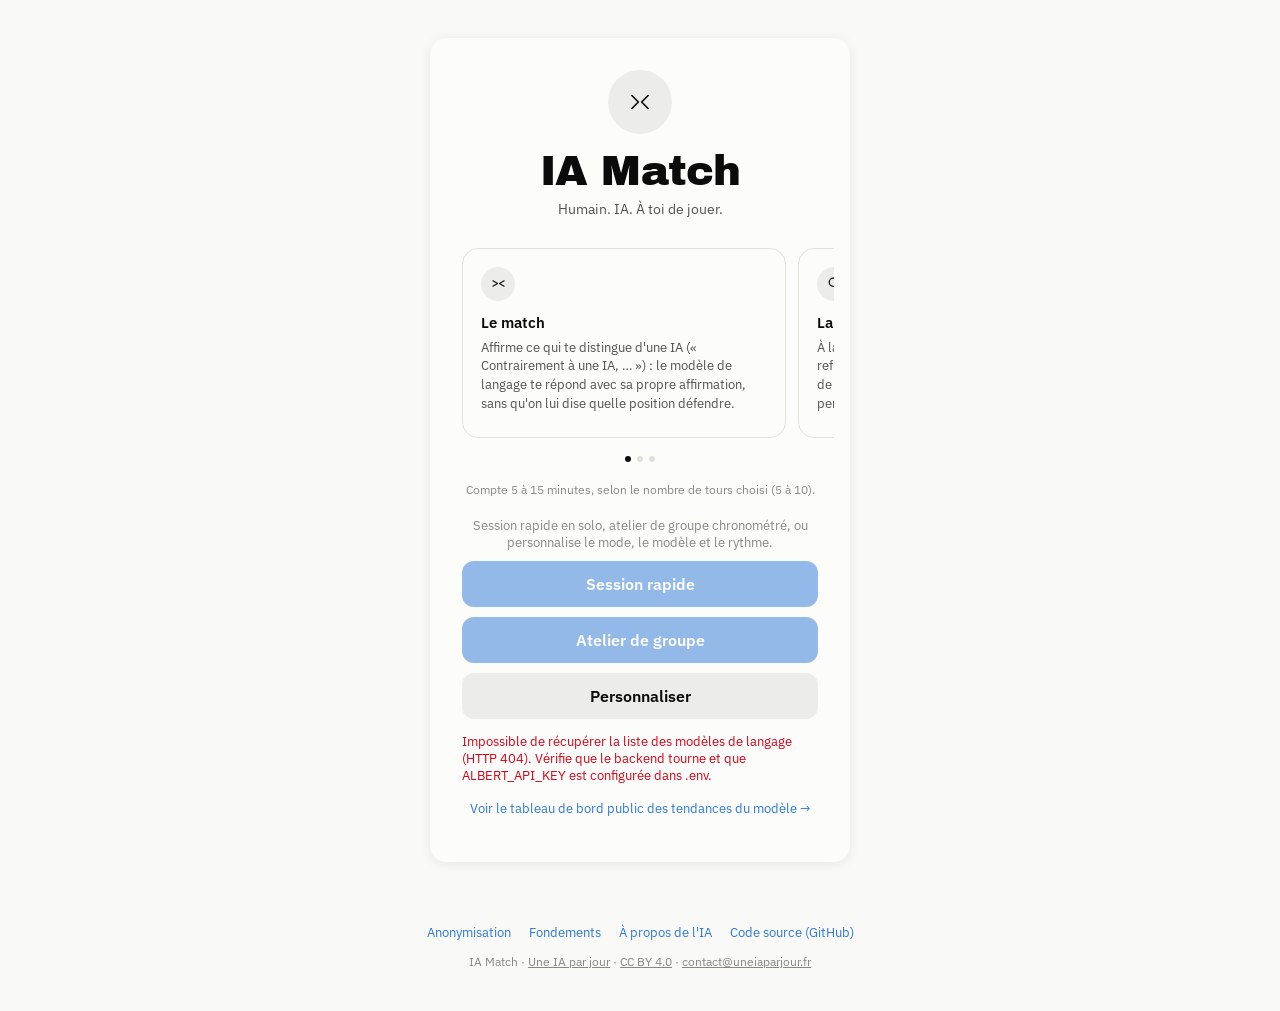
==== commit 5994f43e: "Corrige la synthèse, le fond réactif et un bug de sous-comptage du dashboard Suite aux retours après" ====
--- a/frontend/index.html
+++ b/frontend/index.html
@@ -47,7 +47,7 @@
         <h2>La synthèse</h2>
         <p>
           À la fin, une synthèse regarde si tes affirmations reflètent une compréhension juste
-          d'un LLM, et comment l'IA a réagi. Jamais pendant la partie.
+          d'un modèle de langage, et comment l'IA a réagi. Jamais pendant la partie.
         </p>
       </div>
       <a class="intro-card intro-card-link" href="dashboard.html">
@@ -193,11 +193,6 @@
     <button type="button" id="collectif-skip-btn" class="collectif-skip-btn">Passer →</button>
   </div>
 
-  <div class="pinned-ai-reply" id="pinned-ai-reply" style="display:none;">
-    <span class="pinned-ai-label">IA</span>
-    <p id="pinned-ai-text"></p>
-  </div>
-
   <div id="messages"></div>
 
   <footer class="composer" id="composer">
--- a/frontend/style.css
+++ b/frontend/style.css
@@ -436,6 +436,8 @@
   width: 100%;
   background: var(--border);
   overflow: hidden;
+  display: flex;
+  justify-content: flex-end;
 }
 
 .timer-line-fill {
@@ -470,39 +472,11 @@
 }
 .collectif-skip-btn:hover { background: var(--accent); color: white; }
 
-.pinned-ai-reply {
-  display: flex;
-  gap: 8px;
-  align-items: baseline;
-  padding: 8px 16px;
-  background: var(--ai-bubble);
-  color: var(--ai-bubble-ink);
-  font-size: 13px;
-  line-height: 1.35;
-}
-
-.pinned-ai-label {
-  flex: 0 0 auto;
-  font-size: 10px;
-  font-weight: 700;
-  text-transform: uppercase;
-  letter-spacing: 0.04em;
-  opacity: 0.75;
-}
-
-.pinned-ai-reply p {
-  margin: 0;
-  display: -webkit-box;
-  -webkit-line-clamp: 2;
-  -webkit-box-orient: vertical;
-  overflow: hidden;
-}
-
-/* Fond réactif discret (désactivable, voir #background-toggle) : une grille
-   géométrique fixe (l'IA) et des formes floues sombres (l'humain) qui
-   viennent s'y heurter — statique, sans animation, en dégradés CSS purs
-   (pas d'image) pour rester très léger. Opacité volontairement infime :
-   ne doit jamais mordre le contraste du texte dans les bulles au-dessus. */
+/* Fond réactif discret (désactivable, voir #background-toggle) : un réseau
+   de nœuds reliés par distance (même logique que le header tsParticles de
+   uneiaparjour.fr, voir buildReactiveBackgroundSvg dans app.js) et des
+   courbes floues sombres qui s'y superposent — statique, sans animation.
+   --reactive-bg est calculée une seule fois au chargement du script. */
 #messages {
   flex: 1;
   overflow-y: auto;
@@ -511,12 +485,9 @@
   flex-direction: column;
   gap: 10px;
   background-color: var(--bg);
-  background-image:
-    repeating-linear-gradient(0deg, rgba(11, 11, 11, 0.035) 0px, rgba(11, 11, 11, 0.035) 1px, transparent 1px, transparent 40px),
-    repeating-linear-gradient(90deg, rgba(11, 11, 11, 0.035) 0px, rgba(11, 11, 11, 0.035) 1px, transparent 1px, transparent 40px),
-    radial-gradient(ellipse 340px 220px at 12% 18%, rgba(11, 11, 11, 0.05), transparent 70%),
-    radial-gradient(ellipse 260px 320px at 88% 78%, rgba(11, 11, 11, 0.045), transparent 70%),
-    radial-gradient(ellipse 300px 180px at 75% 8%, rgba(11, 11, 11, 0.035), transparent 70%);
+  background-image: var(--reactive-bg);
+  background-size: cover;
+  background-position: center;
 }
 
 #messages.bg-disabled { background-image: none; }
@@ -636,6 +607,20 @@
 .synthesis-block { margin-bottom: 24px; }
 .synthesis-block:last-of-type { margin-bottom: 12px; }
 
+/* Apparition différée du reste de la synthèse après le score (voir
+   buildSynthesisRest dans app.js) : un fondu simple, pas une animation
+   élaborée, pour marquer une vraie séparation sans distraire. */
+.synthesis-rest {
+  opacity: 0;
+  transform: translateY(6px);
+  transition: opacity 0.5s ease, transform 0.5s ease;
+}
+
+.synthesis-rest.is-revealed {
+  opacity: 1;
+  transform: translateY(0);
+}
+
 .synthesis-block h2 {
   font-size: 15px;
   margin: 0 0 8px;
@@ -648,9 +633,46 @@
   line-height: 1.4;
 }
 
-.score-compare {
-  display: flex;
-  gap: 32px;
+/* Score façon tableau d'affichage de match : les deux côtés reprennent les
+   couleurs déjà utilisées pour les bulles joueur/IA dans la conversation
+   (même association visuelle), plutôt qu'un simple duo de chiffres neutres. */
+.scoreboard {
+  display: flex;
+  border-radius: 16px;
+  overflow: hidden;
+  margin: 4px 0 10px;
+}
+
+.scoreboard-side {
+  flex: 1;
+  text-align: center;
+  padding: 18px 12px;
+}
+
+.scoreboard-side.player { background: var(--player-bubble); color: var(--ink); }
+.scoreboard-side.ai { background: var(--ai-bubble); color: var(--ai-bubble-ink); }
+
+.scoreboard-label {
+  font-size: 11px;
+  font-weight: 700;
+  text-transform: uppercase;
+  letter-spacing: 0.06em;
+  opacity: 0.7;
+  margin: 0 0 4px;
+}
+
+.scoreboard-value {
+  font-family: var(--font-display);
+  font-weight: 400;
+  font-size: 40px;
+  line-height: 1;
+  margin: 0;
+}
+
+.scoreboard-max {
+  font-size: 12px;
+  opacity: 0.7;
+  margin: 2px 0 0;
 }
 
 .score-label {
@@ -659,13 +681,6 @@
   margin: 0 0 2px;
   text-transform: uppercase;
   letter-spacing: 0.02em;
-}
-
-.score-value {
-  font-size: 28px;
-  font-weight: 700;
-  margin: 0;
-  color: var(--accent);
 }
 
 .score-hint {
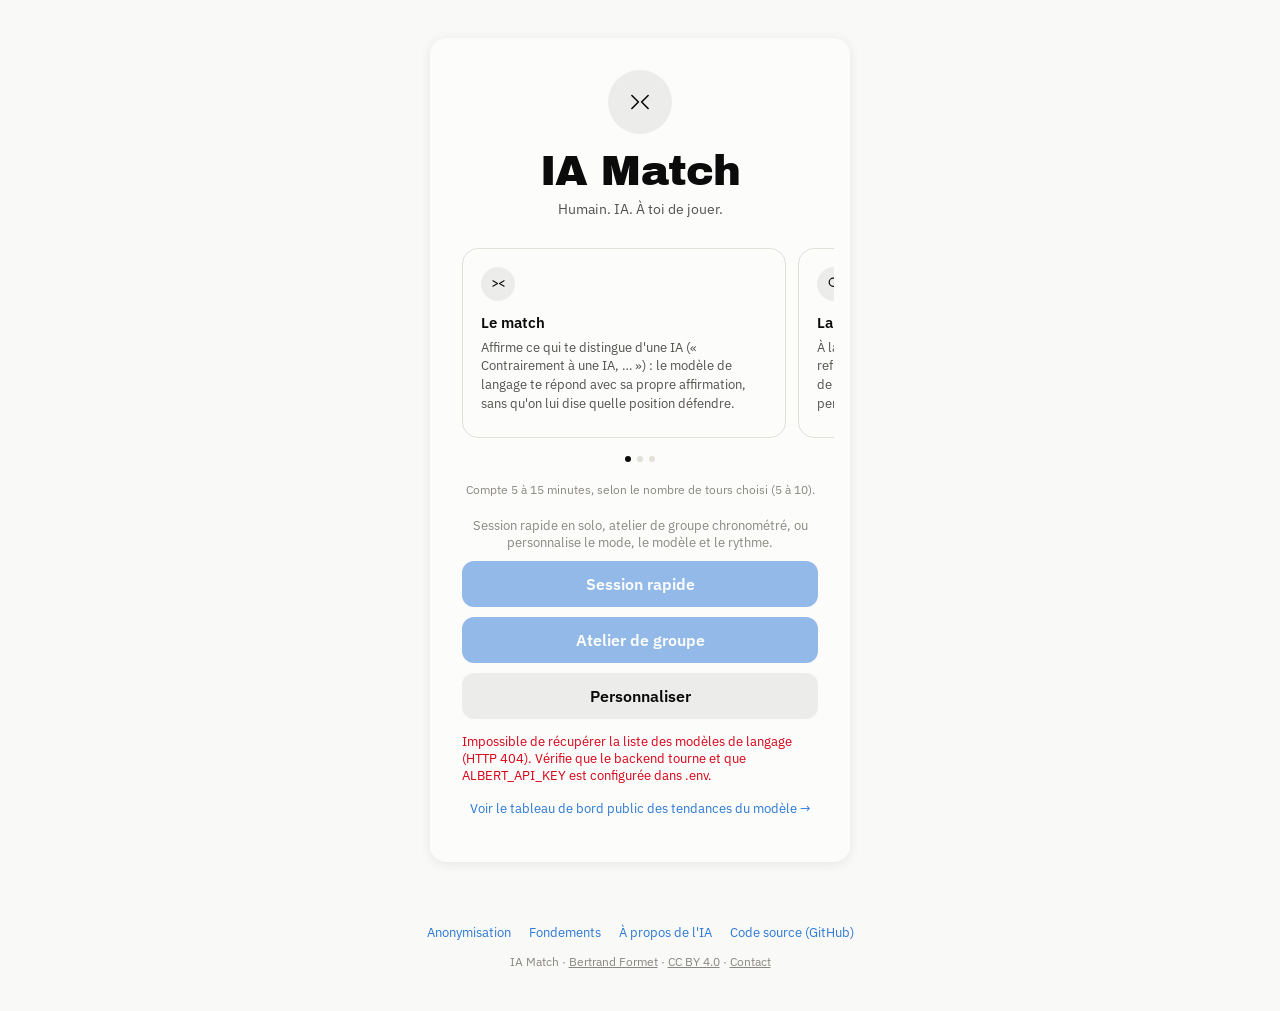
==== commit 48681913: "Ajoute un bouton pour quitter une partie en cours, met à jour l'attribution du footer Il n'existait " ====
--- a/frontend/index.html
+++ b/frontend/index.html
@@ -159,6 +159,21 @@
     <div class="modal-actions">
       <button id="consent-cancel-btn" class="btn-secondary">Annuler</button>
       <button id="consent-accept-btn" class="btn-primary">J'ai compris, je lance la partie</button>
+    </div>
+  </div>
+</div>
+
+<!-- Pop-up de confirmation avant d'abandonner une partie en cours -->
+<div id="quit-confirm-modal" class="modal-overlay" style="display:none;">
+  <div class="modal-card">
+    <h2>Quitter la partie ?</h2>
+    <p class="modal-warning">
+      Tu vas quitter la partie en cours : elle ne sera pas enregistrée, aucune sauvegarde
+      n'est possible.
+    </p>
+    <div class="modal-actions">
+      <button id="quit-cancel-btn" class="btn-secondary">Annuler</button>
+      <button id="quit-confirm-btn" class="btn-danger">Quitter</button>
     </div>
   </div>
 </div>
@@ -181,6 +196,11 @@
       <div class="round-counter" id="round-counter">Tour 1 / 4</div>
       <div class="model-name" id="model-name-label"></div>
     </div>
+    <button type="button" id="quit-game-btn" class="quit-game-btn" aria-label="Retour à l'accueil">
+      <svg width="18" height="18" viewBox="0 0 24 24" fill="none">
+        <path d="M10 19l-7-7 7-7M4 12h16" stroke="currentColor" stroke-width="2" stroke-linecap="round" stroke-linejoin="round"/>
+      </svg>
+    </button>
   </header>
 
   <div class="timer-line" id="timer-line" style="display:none;" aria-hidden="true">
@@ -206,12 +226,12 @@
     <a href="anonymisation.html">Anonymisation</a>
     <a href="fondements.html">Fondements</a>
     <a href="a-propos-ia.html">À propos de l'IA</a>
-    <a href="https://github.com/uneIAparjour/IAMatch" target="_blank" rel="noopener noreferrer">Code source (GitHub)</a>
+    <a href="https://github.com/bertrandformet/IAMatch" target="_blank" rel="noopener noreferrer">Code source (GitHub)</a>
   </nav>
   <p class="footer-license">
-    IA Match · <a href="https://uneiaparjour.fr" target="_blank" rel="noopener noreferrer">Une IA par jour</a> ·
+    IA Match · <a href="https://www.linkedin.com/in/bertrandformet/" target="_blank" rel="noopener noreferrer">Bertrand Formet</a> ·
     <a href="https://creativecommons.org/licenses/by/4.0/deed.fr" target="_blank" rel="noopener noreferrer">CC BY 4.0</a> ·
-    <a href="mailto:contact@uneiaparjour.fr">contact@uneiaparjour.fr</a>
+    <a href="https://www.linkedin.com/in/bertrandformet/" target="_blank" rel="noopener noreferrer">Contact</a>
   </p>
 </footer>
 
--- a/frontend/style.css
+++ b/frontend/style.css
@@ -365,6 +365,7 @@
 
 .btn-primary { background: var(--accent); color: white; }
 .btn-secondary { background: var(--player-bubble); color: var(--ink); }
+.btn-danger { background: var(--danger); color: white; }
 
 /* --- Écran de jeu --- */
 #game-screen {
@@ -413,6 +414,23 @@
 .header-info { flex: 1; }
 .header-info .round-counter { font-size: 14px; font-weight: 600; }
 .header-info .model-name { font-size: 12px; color: var(--muted); }
+
+.quit-game-btn {
+  flex-shrink: 0;
+  display: flex;
+  align-items: center;
+  justify-content: center;
+  width: 34px;
+  height: 34px;
+  padding: 0;
+  border: none;
+  border-radius: 50%;
+  background: none;
+  color: var(--muted);
+  cursor: pointer;
+}
+
+.quit-game-btn:hover { background: var(--chip); color: var(--ink); }
 
 .sr-only {
   position: absolute;
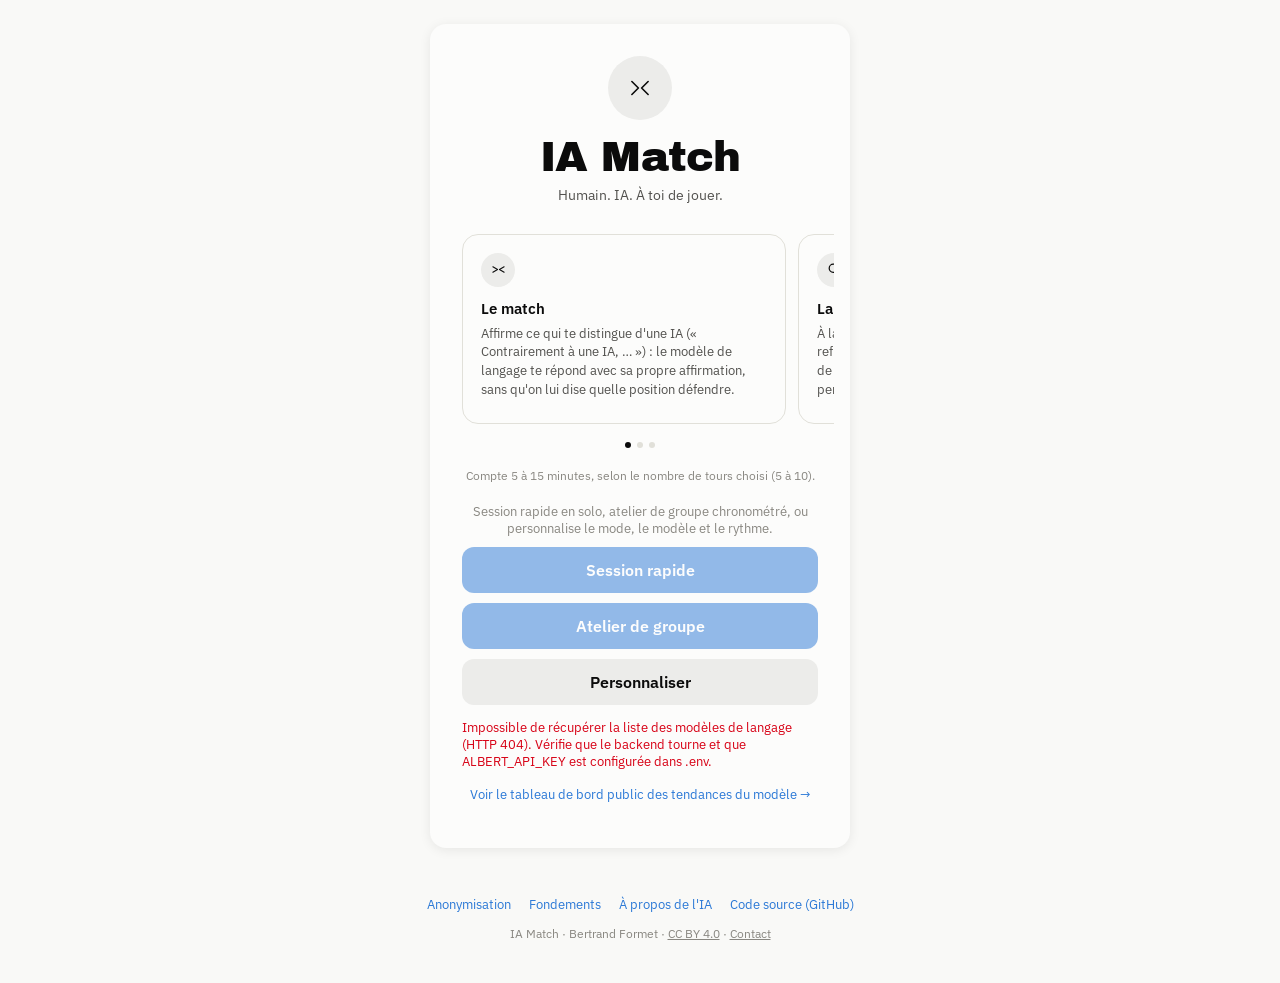
==== commit 3c28735c: "Corrige la largeur de l'écran de jeu et le footer - L'écran de jeu passait en pleine largeur sur des" ====
--- a/frontend/index.html
+++ b/frontend/index.html
@@ -4,6 +4,9 @@
 <meta charset="UTF-8" />
 <meta name="viewport" content="width=device-width, initial-scale=1.0" />
 <title>IA Match</title>
+<link rel="icon" href="favicon.svg" type="image/svg+xml" />
+<link rel="icon" href="favicon-32.png" sizes="32x32" type="image/png" />
+<link rel="apple-touch-icon" href="apple-touch-icon.png" />
 <link rel="stylesheet" href="style.css" />
 </head>
 <body>
@@ -229,7 +232,7 @@
     <a href="https://github.com/bertrandformet/IAMatch" target="_blank" rel="noopener noreferrer">Code source (GitHub)</a>
   </nav>
   <p class="footer-license">
-    IA Match · <a href="https://www.linkedin.com/in/bertrandformet/" target="_blank" rel="noopener noreferrer">Bertrand Formet</a> ·
+    IA Match · Bertrand Formet ·
     <a href="https://creativecommons.org/licenses/by/4.0/deed.fr" target="_blank" rel="noopener noreferrer">CC BY 4.0</a> ·
     <a href="https://www.linkedin.com/in/bertrandformet/" target="_blank" rel="noopener noreferrer">Contact</a>
   </p>
--- a/frontend/style.css
+++ b/frontend/style.css
@@ -26,7 +26,12 @@
   color: var(--ink);
 }
 
-.screen { display: none; min-height: 100vh; }
+/* Pas de min-height:100vh partagée : #game-screen fixe déjà sa propre
+   hauteur exacte plus bas, et l'imposer aussi à #setup-screen forçait le
+   footer à toujours être au moins un plein écran plus bas que la carte —
+   invisible en pratique, l'écran centré ne laissant deviner aucun contenu
+   en dessous. */
+.screen { display: none; }
 .screen.active { display: flex; flex-direction: column; }
 
 /* --- Écran de configuration --- */
@@ -368,8 +373,14 @@
 .btn-danger { background: var(--danger); color: white; }
 
 /* --- Écran de jeu --- */
+/* Même largeur que .setup-card (420px) : sans ça, l'écran de jeu passait en
+   plein écran sur desktop juste après un accueil au format "carte mobile"
+   centrée, un décalage de format perceptible en pleine partie. */
 #game-screen {
   height: 100vh;
+  width: 100%;
+  max-width: 420px;
+  margin: 0 auto;
 }
 
 .game-header {
